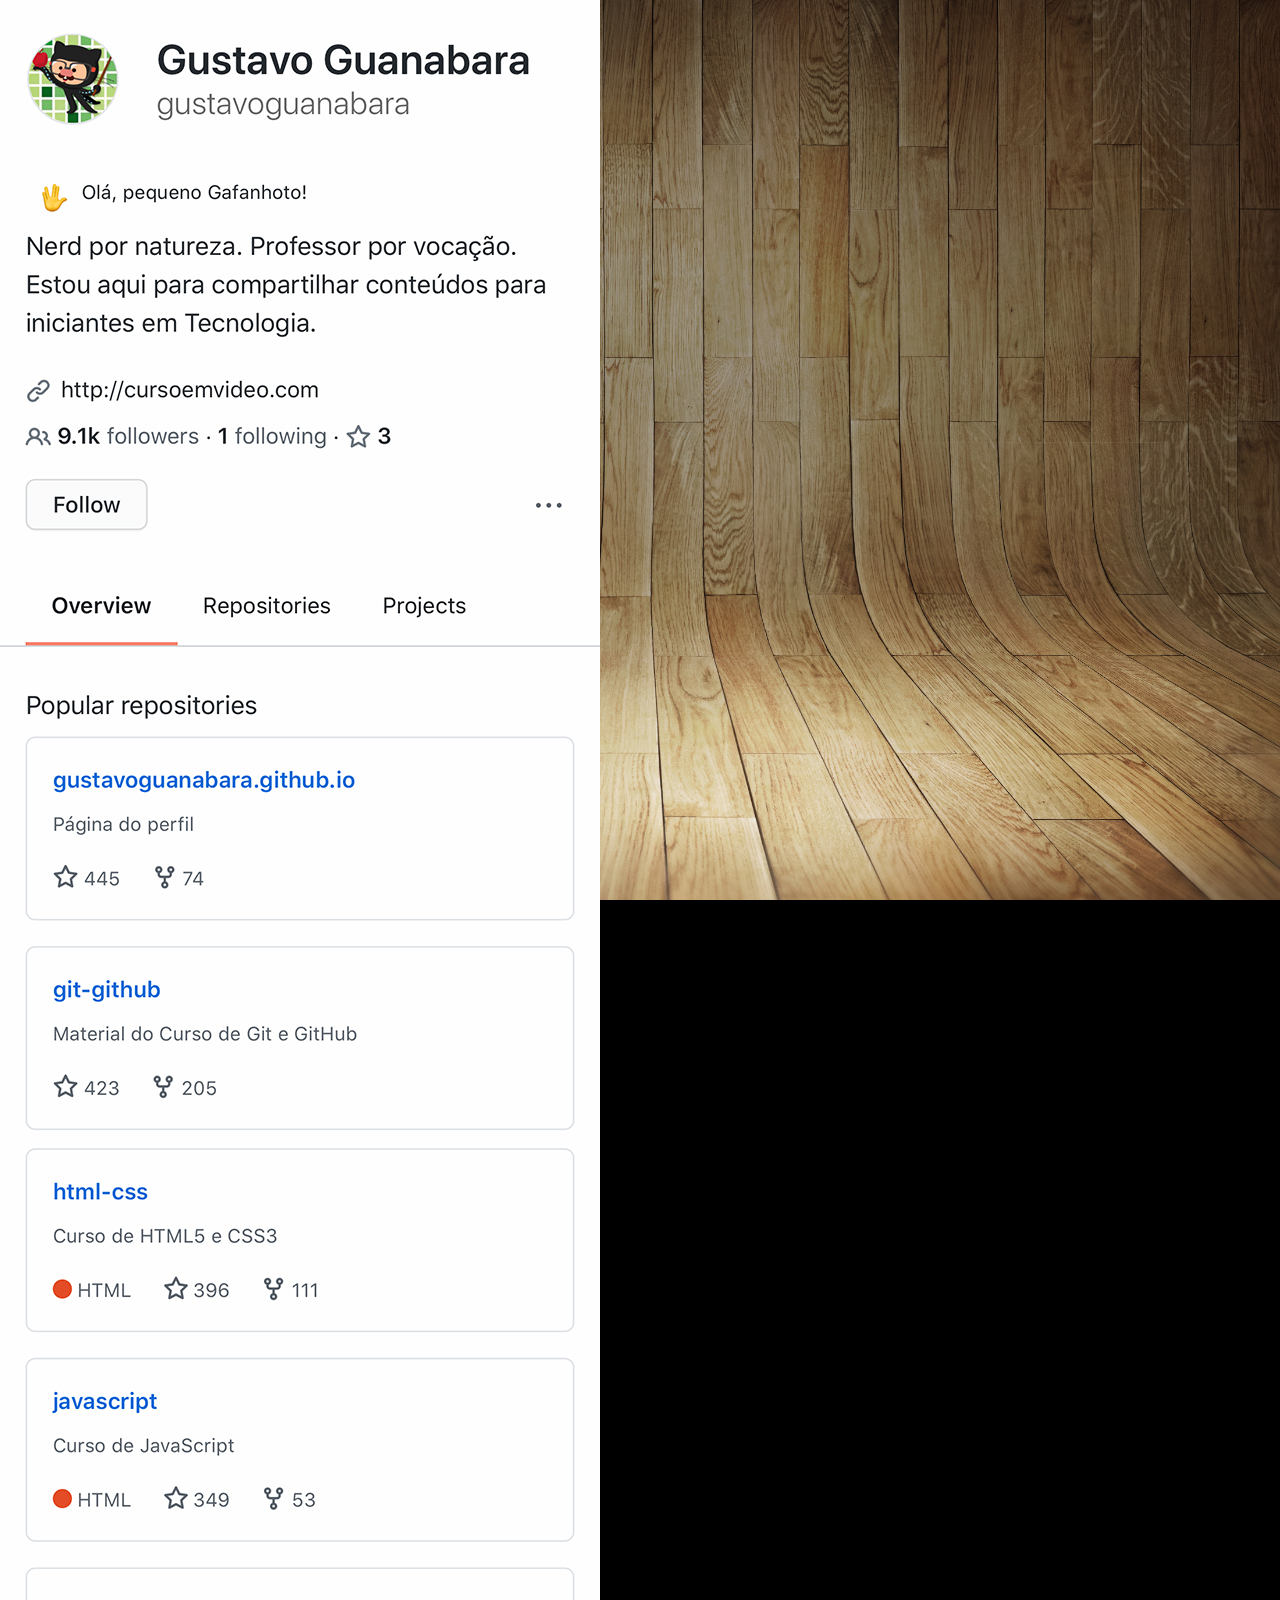
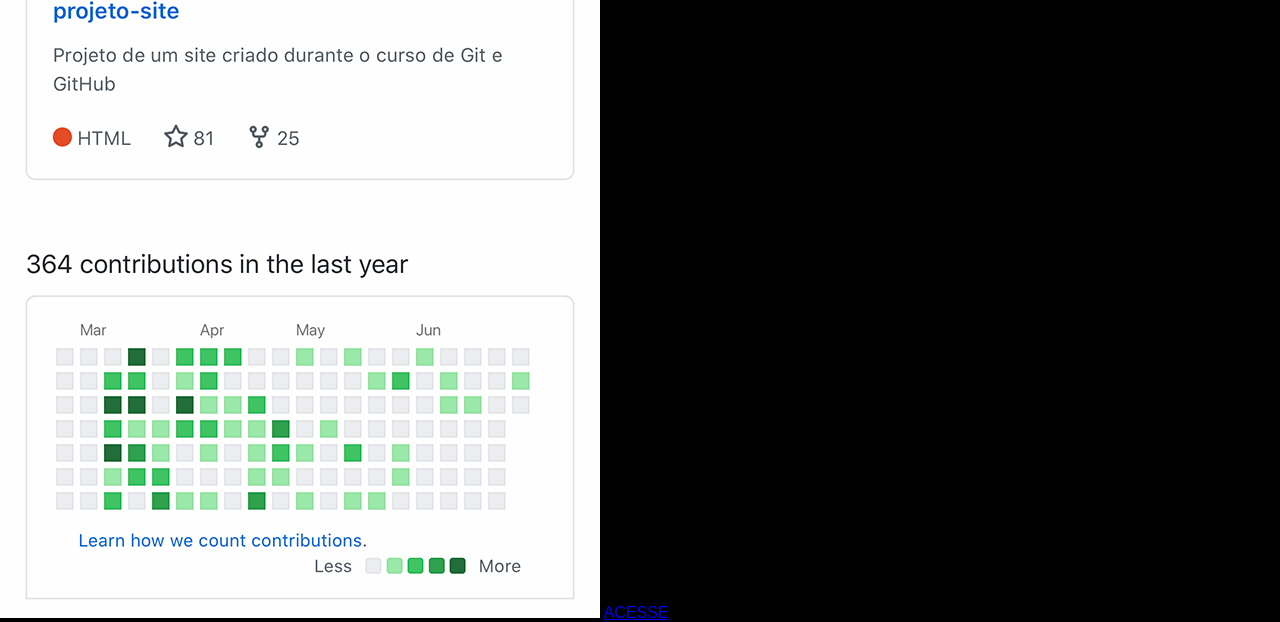
==== github.html @ a139540a "novo" ====
<!DOCTYPE html>
<html lang="pt-br">
<head>
    <meta charset="UTF-8">
    <meta name="viewport" content="width=device-width, initial-scale=1.0">
    <title>Github</title>
<link rel="stylesheet" href="estilo/style.css">
</head>
<body>
    <img src="imagens/tela-github.jpg" alt="Github">
    <a href="https://github.com/gustavoguanabara/" target="_blank">ACESSE</a>
    
</body>
</html>
---- estilo/style.css ----
@charset "UTF-8";


*{
   margin: 0px;
   padding: 0px;
    font-family: Arial, Helvetica, sans-serif;
}

html, body {
    height: 100vh;
    width: 100vw;
    background-color: black;
}

body {
    background: url('../imagens/fundo-madeira.jpg') no-repeat top center;
    background-size: cover;
    background-attachment: fixed;
}

main {
    position: relative;
    height: 100vh;
   
}

section#telefone{ 
    position: absolute;
    top: 50%;
    left: 50%;
    transform: translate(-50%, -50%);
    height: 627px;
    width: 311px;
    background-color:blue;
    background: url('../imagens/frame-iphone.png') no-repeat;
}

iframe#tela{
    position: relative;
    top: 80px;
    left: 22px;
    width: 269px;
    height: 471px;
}

section#redes-sociais{
    text-align: right;
}

section#redes-sociais > a > img{
    width: 50px;
    margin: 10px;
    border-radius: 50%;
    box-shadow: 2px 2px 5px rgba(0, 0, 0, 0.408);
    box-sizing: border-box;
    
}

section#redes-sociais img:hover{
    border: 2px solid white;
    transform: translate(-3px, -3px);
    box-shadow: 5px 5px 10px rgba(0, 0, 0, 0.54);
    transition: transform .5s, border 3s;
}
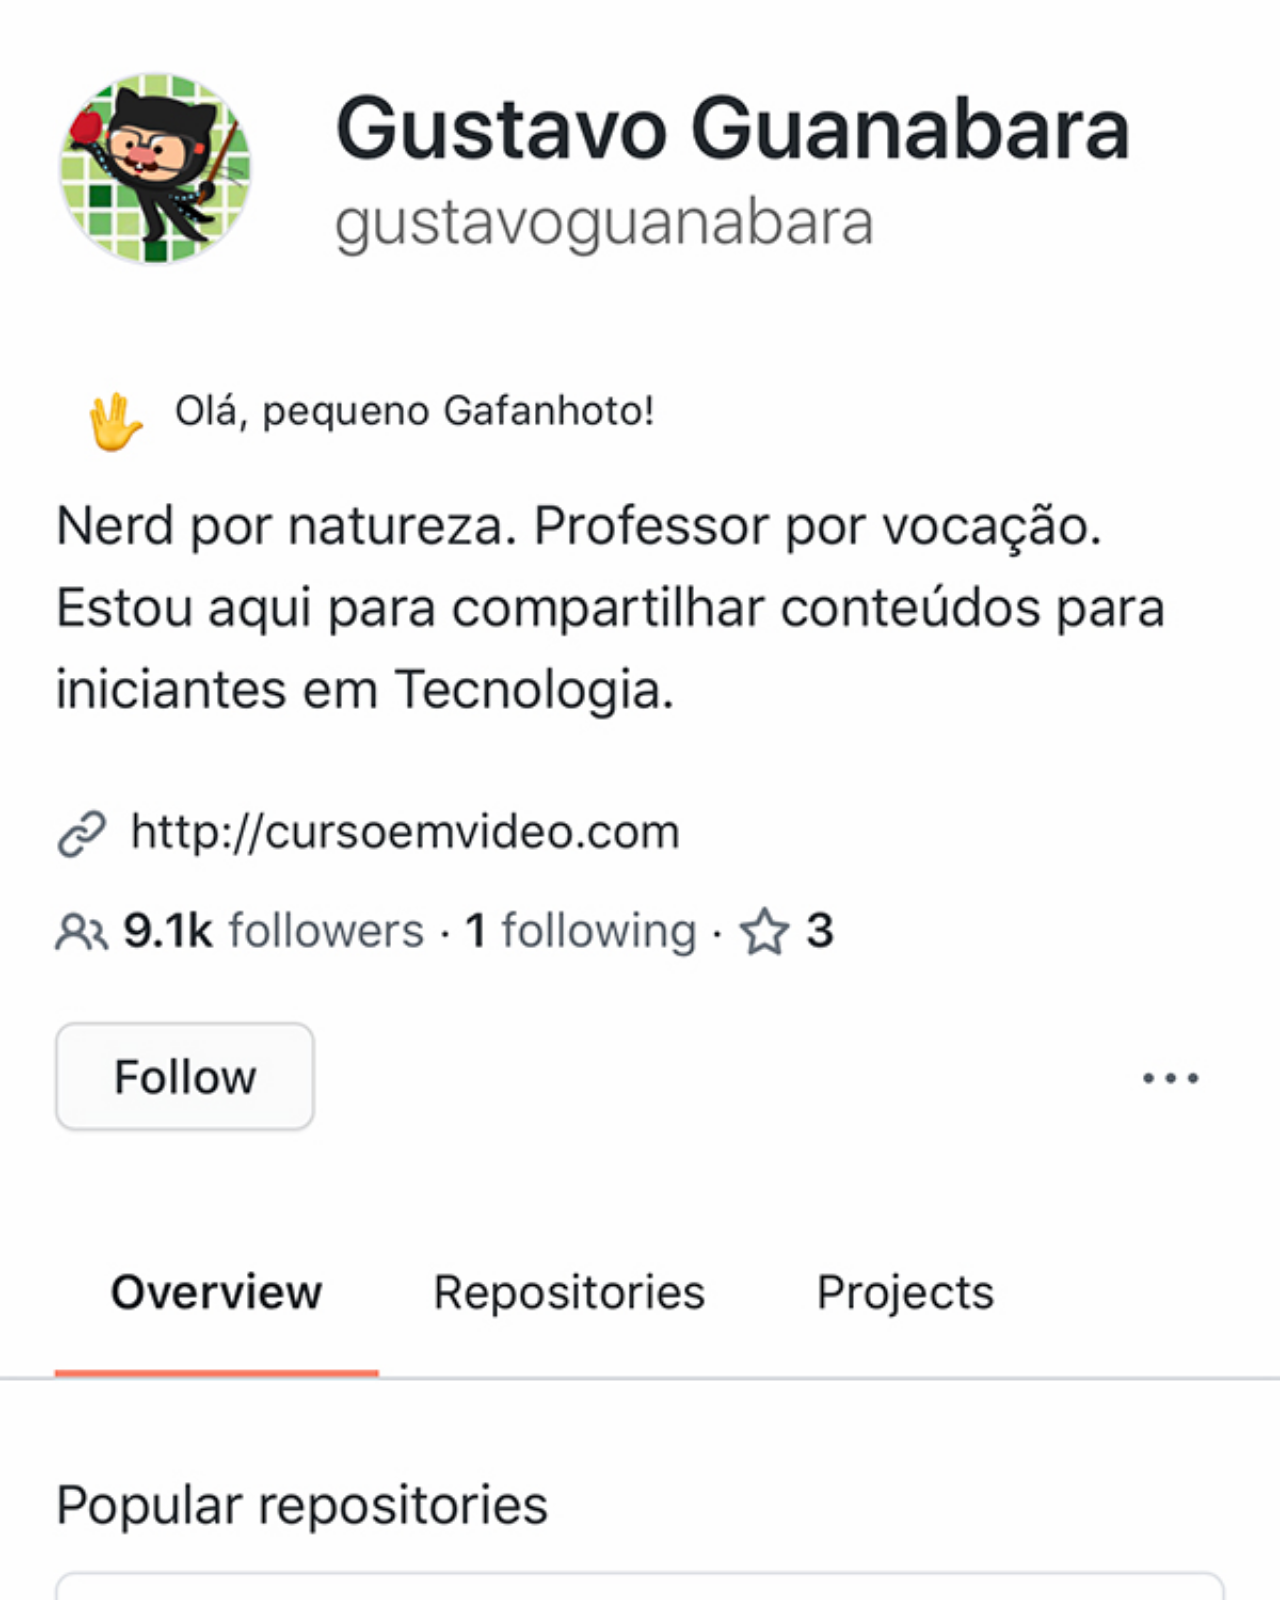
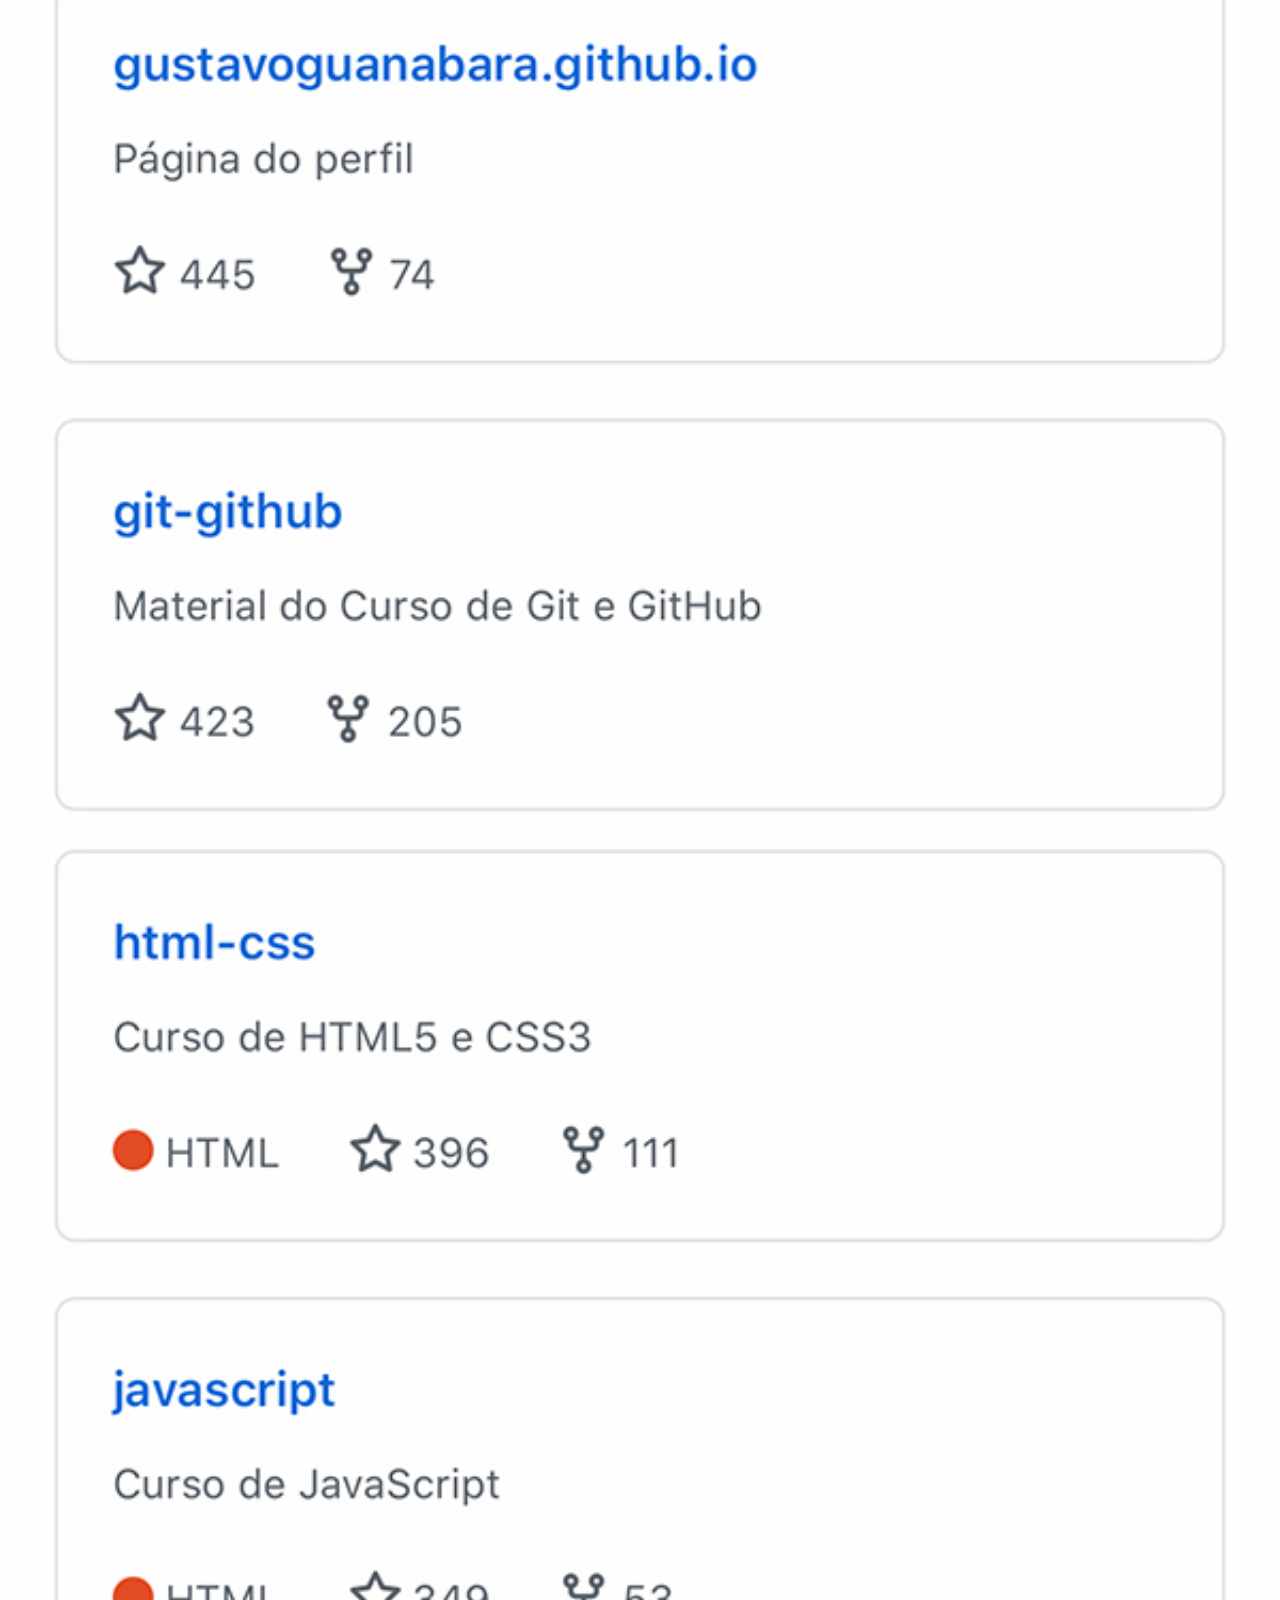
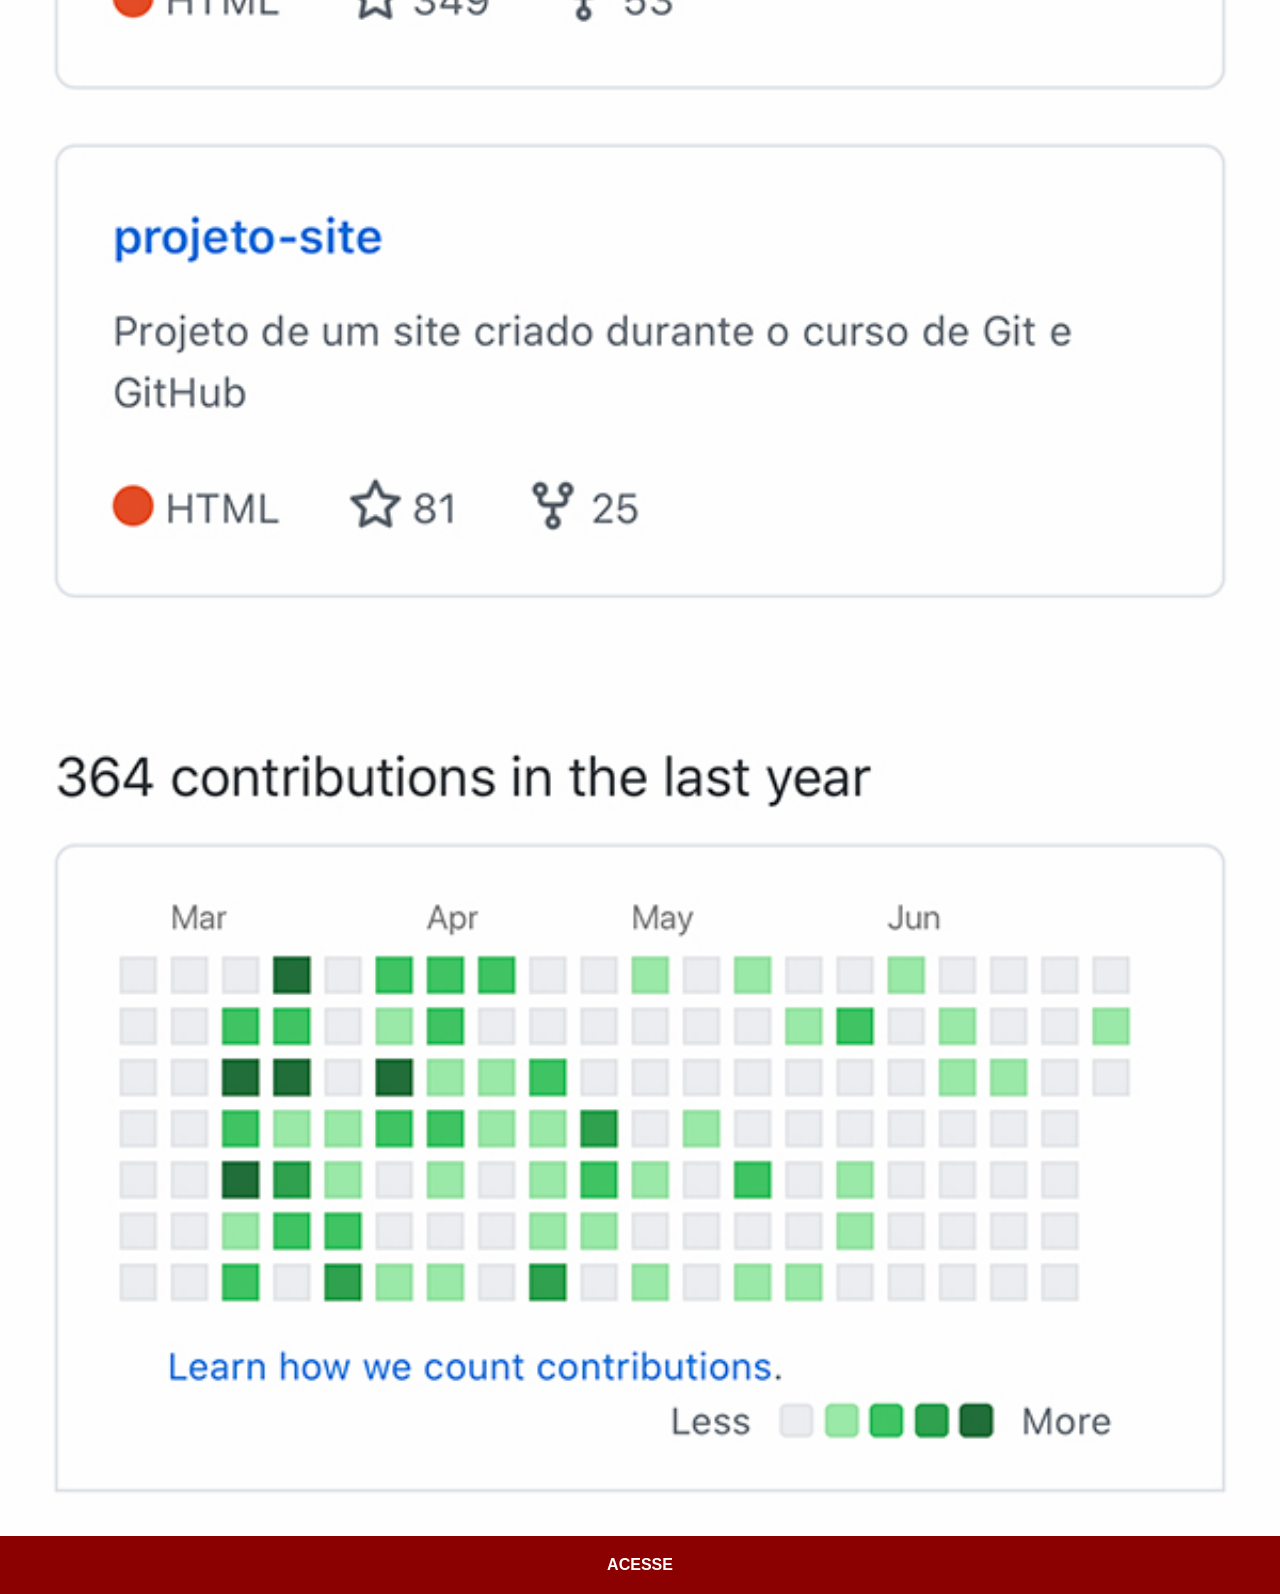
==== commit 08bb0781: "novo" ====
--- a/github.html
+++ b/github.html
@@ -4,7 +4,7 @@
     <meta charset="UTF-8">
     <meta name="viewport" content="width=device-width, initial-scale=1.0">
     <title>Github</title>
-<link rel="stylesheet" href="estilo/style.css">
+<link rel="stylesheet" href="estilos/social.css">
 </head>
 <body>
     <img src="imagens/tela-github.jpg" alt="Github">
--- a/estilos/social.css
+++ b/estilos/social.css
@@ -0,0 +1,32 @@
+@charset "UTF-8";
+
+
+        *{
+            margin: 0px;
+            padding: 0px;
+            font-family: Arial, Helvetica, sans-serif;
+        }
+
+        ::-webkit-scrollbar{
+            width: 0px;
+            height: px;
+        }
+
+        img{
+            width: 100vw;
+        }
+
+        a{
+            display: block;
+            background-color: darkred;
+            color: white;
+            padding: 20px;
+            text-align: center;
+            font-weight: bolder;
+            text-decoration: none;
+        }
+
+        a:hover{
+            background-color: red;
+        }
+    
